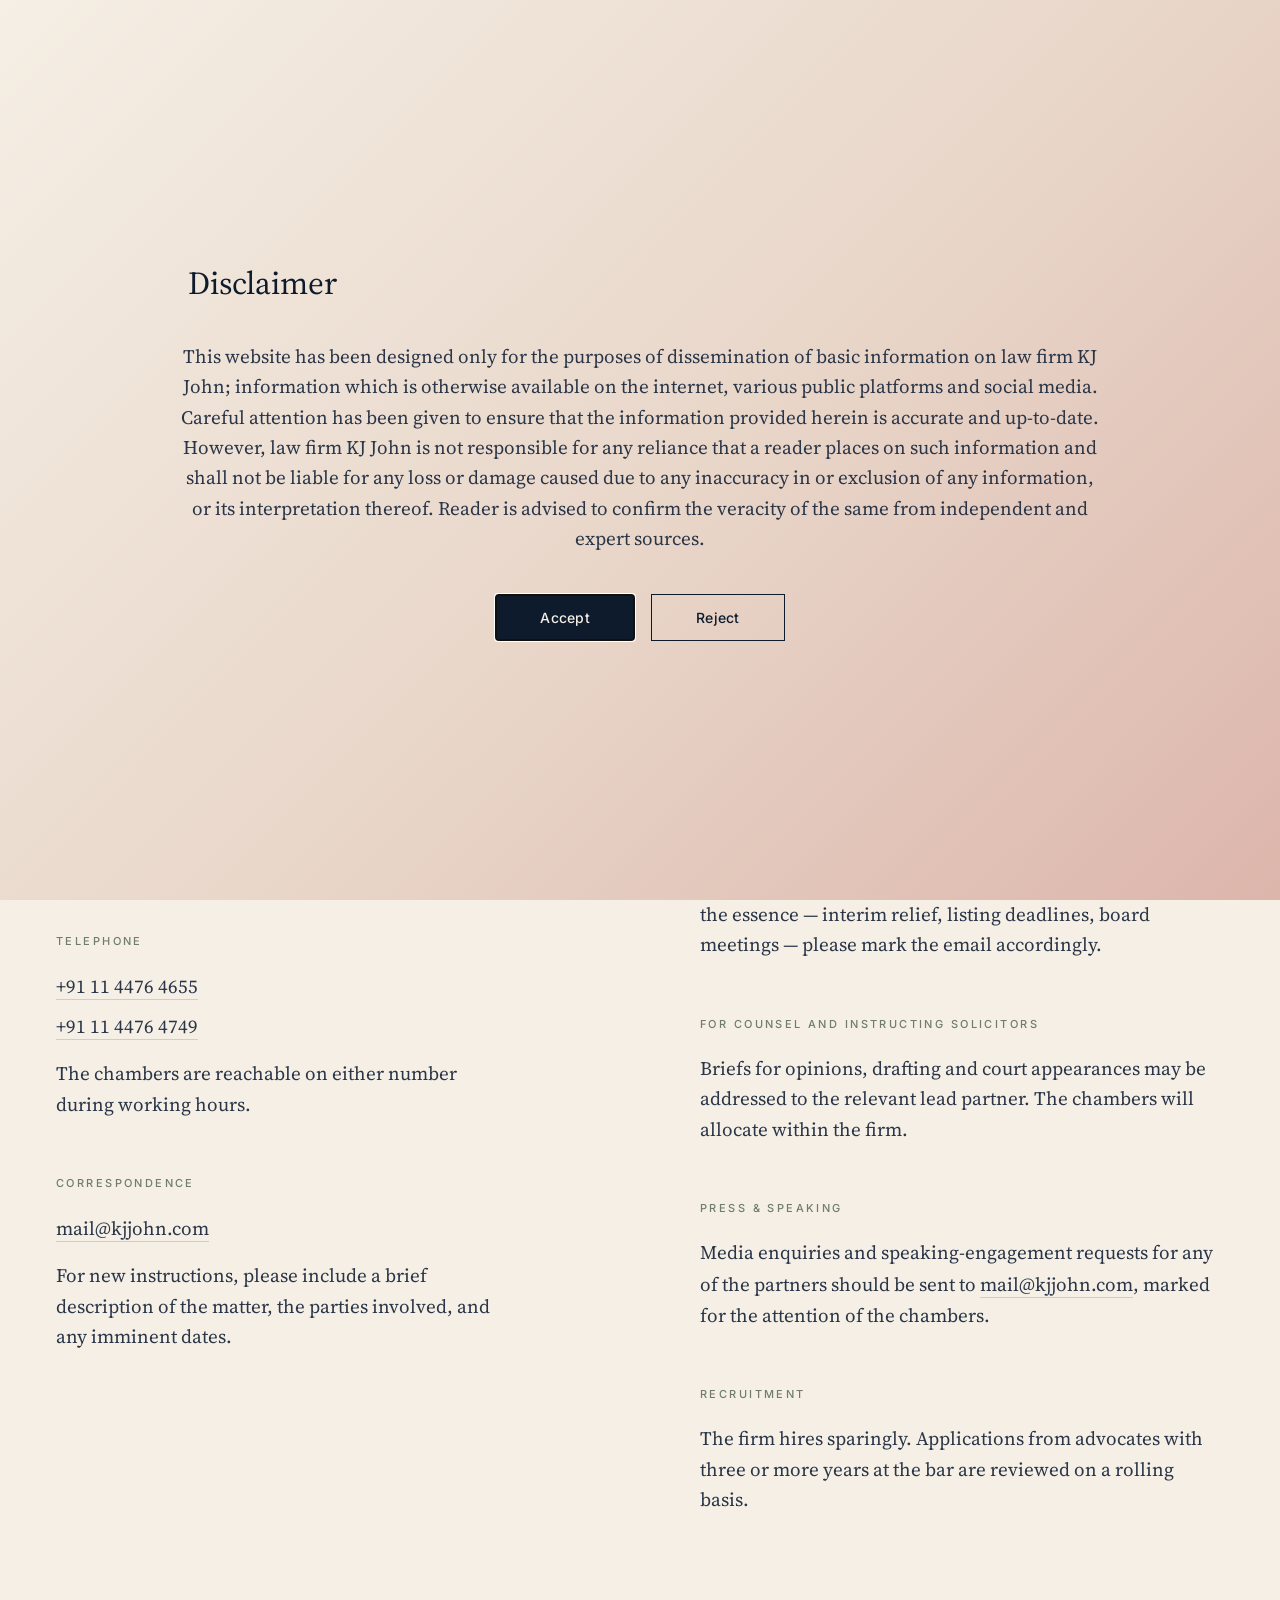
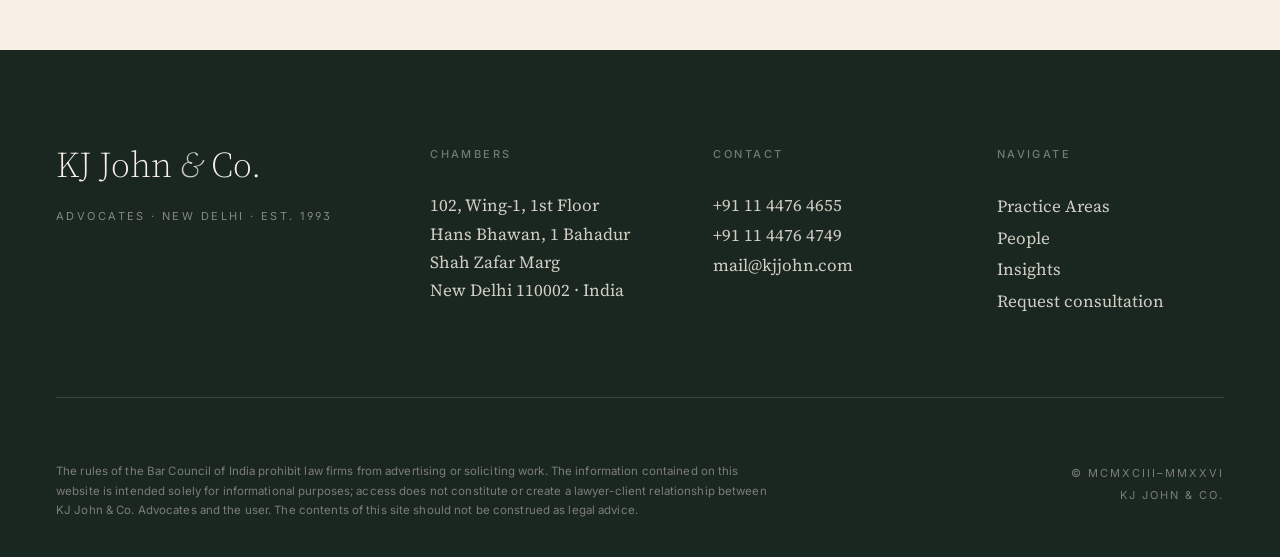
==== contact/index.html @ 1796d64e "Rearrange nav logo: gold symbol on left, KJ JOHN & CO. wordmark on right - Split the official logo P" ====
<!doctype html>
<html lang="en">
<head>
<meta charset="utf-8" />
<title>Contact — KJ John &amp; Co.</title>
<meta name="viewport" content="width=1440" />
<link rel="preconnect" href="https://fonts.googleapis.com">
<link rel="preconnect" href="https://fonts.gstatic.com" crossorigin>
<link href="https://fonts.googleapis.com/css2?family=Source+Serif+4:ital,opsz,wght@0,8..60,300;0,8..60,400;0,8..60,500;0,8..60,600;1,8..60,400&family=Inter:wght@300;400;500;600&display=swap" rel="stylesheet">
<link rel="stylesheet" href="../styles.css?v=10">
</head>
<body>

  <nav class="top">
    <div class="wrap">
      <div class="row">
        <a class="wordmark" href="../" aria-label="KJ John & Co.">
          <img src="../images/logo/logo-symbol.png" alt="" class="logo-symbol"><img src="../images/logo/logo-wordmark.png" alt="KJ John & Co. — Since 1993" class="logo-wordmark">
        </a>
        <ul>
          <li><a href="../">Home</a></li>
          <li><a href="../practice/">Practice Areas</a></li>
          <li><a href="../people/">People</a></li>
          <li><a href="../insights/">Insights</a></li>
          <li><a href="../contact/" class="current">Contact</a></li>
        </ul>
      </div>
    </div>
  </nav>

  <header class="subhero">
    <div class="wrap">
      <h1>The <em>chambers</em><span class="period">.</span></h1>
      <p class="lede">102, Wing-1, 1st Floor, Hans Bhawan — 1 Bahadur Shah Zafar Marg, opposite the High Court of Delhi. Visits are by appointment. New enquiries are most efficiently directed to the chambers by email; we typically respond within one working day.</p>
    </div>
  </header>

  <section class="no-top-rule" style="padding: 64px 0 128px;">
    <div class="wrap">
      <div class="contact-grid">
        <div>
          <div class="contact-block">
            <h3>Visit</h3>
            <address>
              102, Wing-1, 1st Floor<br>
              Hans Bhawan<br>
              1 Bahadur Shah Zafar Marg<br>
              New Delhi 110002 · India
            </address>
            <p class="contact-note">By appointment only, Monday to Friday, 10:00 to 18:30.</p>
          </div>

          <div class="contact-block">
            <h3>Telephone</h3>
            <p><a href="tel:+911144764655">+91&nbsp;11&nbsp;4476&nbsp;4655</a></p>
            <p><a href="tel:+911144764749">+91&nbsp;11&nbsp;4476&nbsp;4749</a></p>
            <p class="contact-note">The chambers are reachable on either number during working hours.</p>
          </div>

          <div class="contact-block">
            <h3>Correspondence</h3>
            <p><a href="mailto:mail@kjjohn.com">mail@kjjohn.com</a></p>
            <p class="contact-note">For new instructions, please include a brief description of the matter, the parties involved, and any imminent dates.</p>
          </div>
        </div>

        <div>
          <div class="contact-block">
            <h3>New enquiries</h3>
            <p>The firm accepts new instructions in matters falling within our practice areas — commercial litigation, arbitration, insolvency, securities and regulatory matters, real estate, and corporate advisory. We do not advertise or solicit work; new mandates typically reach us through referrals from existing clients, counsel and the bar.</p>
            <p>Conflicts are checked at intake. For matters where time is of the essence — interim relief, listing deadlines, board meetings — please mark the email accordingly.</p>
          </div>

          <div class="contact-block">
            <h3>For counsel and instructing solicitors</h3>
            <p>Briefs for opinions, drafting and court appearances may be addressed to the relevant lead partner. The chambers will allocate within the firm.</p>
          </div>

          <div class="contact-block">
            <h3>Press &amp; speaking</h3>
            <p>Media enquiries and speaking-engagement requests for any of the partners should be sent to <a href="mailto:mail@kjjohn.com">mail@kjjohn.com</a>, marked for the attention of the chambers.</p>
          </div>

          <div class="contact-block">
            <h3>Recruitment</h3>
            <p>The firm hires sparingly. Applications from advocates with three or more years at the bar are reviewed on a rolling basis.</p>
          </div>
        </div>
      </div>
    </div>
  </section>

  <footer id="contact">
    <div class="wrap">
      <div class="foot-top">
        <div>
          <div class="foot-mark">KJ John <span class="amp">&amp;</span> Co.</div>
          <div class="est-line">Advocates · New Delhi · Est. 1993</div>
        </div>
        <div>
          <h4>Chambers</h4>
          <address>
            102, Wing-1, 1st Floor<br>
            Hans Bhawan, 1 Bahadur Shah Zafar Marg<br>
            New Delhi 110002 · India
          </address>
        </div>
        <div class="contact">
          <h4>Contact</h4>
          <a href="tel:+911144764655">+91&nbsp;11&nbsp;4476&nbsp;4655</a>
          <a href="tel:+911144764749">+91&nbsp;11&nbsp;4476&nbsp;4749</a>
          <a href="mailto:mail@kjjohn.com">mail@kjjohn.com</a>
        </div>
        <div>
          <h4>Navigate</h4>
          <ul class="foot-nav">
            <li><a href="../practice/">Practice Areas</a></li>
            <li><a href="../people/">People</a></li>
            <li><a href="../insights/">Insights</a></li>
            <li><a href="../contact/">Request consultation</a></li>
          </ul>
        </div>
      </div>

      <div class="bar-council">
        <p>The rules of the Bar Council of India prohibit law firms from advertising or soliciting work. The information contained on this website is intended solely for informational purposes; access does not constitute or create a lawyer-client relationship between KJ John &amp; Co. Advocates and the user. The contents of this site should not be construed as legal advice.</p>
        <div class="legal">
          © MCMXCIII–MMXXVI<br>
          KJ John &amp; Co.
        </div>
      </div>
    </div>
  </footer>

<script src="../disclaimer.js?v=1"></script>
</body>
</html>
---- styles.css ----
:root{
  --bone:        #F5EFE5;       /* page background — warmed cream ivory */
  --bone-2:      #ECE5D6;       /* secondary tint */
  --paper:       #FAF5EB;       /* lighter tint for cards */
  --rule:        rgba(14,27,44,0.16);
  --rule-soft:   rgba(14,27,44,0.10);
  --ink:         #0E1B2C;       /* deep navy, near-black */
  --ink-2:       #2A3648;       /* secondary body */
  --ink-muted:   #5C6473;       /* meta / captions */
  --oxblood:     #6B2230;       /* restrained accent — used three places only */
  --oxblood-soft:#8A3A48;
  --green:       #2F3D33;       /* structural accent — roman numerals */
  --sage:        #6F7C6E;       /* quiet metadata — eyebrow labels */
  --forest:      #1A2620;       /* footer ground */
  --serif:       "Source Serif 4", "Tiempos", "GT Sectra", Georgia, serif;
  --sans:        "Inter", "Söhne", -apple-system, BlinkMacSystemFont, "Helvetica Neue", Arial, sans-serif;
}

*{ box-sizing:border-box; margin:0; padding:0; }
html,body{ background:var(--bone); color:var(--ink); }
body{
  font-family: var(--sans);
  font-weight: 400;
  font-size: 16px;
  line-height: 1.55;
  -webkit-font-smoothing: antialiased;
  text-rendering: optimizeLegibility;
  font-feature-settings: "ss01","kern","liga";
}
a{ color:inherit; text-decoration:none; }
::selection{ background: var(--ink); color: var(--bone); }

.wrap{
  width:1280px;
  max-width:1280px;
  margin:0 auto;
  padding: 0 56px;
}
.wrap-narrow{
  width:1080px;
  max-width:1080px;
  margin:0 auto;
  padding: 0 56px;
}

/* small-caps eyebrows */
.eyebrow{
  font-family: var(--sans);
  font-size: 11px;
  letter-spacing: 0.22em;
  text-transform: uppercase;
  color: var(--sage);
  font-weight: 500;
}
.eyebrow .num{
  color: var(--green);
  font-feature-settings: "lnum";
  margin-right: 14px;
}

/* hairline */
hr.rule{ border:0; border-top:1px solid var(--rule); margin:0; }
hr.rule-soft{ border:0; border-top:1px solid var(--rule-soft); margin:0; }

/* ============================================================== */
/*  NAV                                                            */
/* ============================================================== */
nav.top{
  border-bottom: 1px solid var(--rule);
  background: var(--bone);
}
nav.top .row{
  display:flex;
  align-items:center;
  justify-content:space-between;
  height: 112px;
}
.wordmark{
  display:flex;
  align-items:center;
  gap: 16px;
}
.wordmark .logo-symbol{
  height: 72px;
  width: auto;
  display: block;
}
.wordmark .logo-wordmark{
  height: 44px;
  width: auto;
  display: block;
}
.wordmark .logo-img{
  height: 78px;
  width: auto;
  display: block;
}
/* legacy text fallbacks (unused once logo image is in place) */
.wordmark .mark{
  font-family: var(--serif);
  font-weight: 400;
  font-size: 24px;
  letter-spacing: 0.005em;
  color: var(--ink);
}
.wordmark .mark .amp{
  font-style: italic;
  font-weight: 400;
  color: var(--ink);
  padding: 0 2px;
}
.wordmark .est{
  font-family: var(--sans);
  font-size: 10px;
  letter-spacing: 0.24em;
  text-transform: uppercase;
  color: var(--ink-muted);
  border-left: 1px solid var(--rule);
  padding-left: 16px;
}
nav.top ul{
  list-style:none;
  display:flex;
  align-items:center;
  gap: 44px;
}
nav.top ul a{
  font-size: 13px;
  letter-spacing: 0.06em;
  color: var(--ink);
  font-weight: 400;
  position: relative;
  padding: 4px 0;
}
nav.top ul a:hover{ color: var(--ink-2); }
nav.top ul a.cta{
  color: var(--ink);
  border-bottom: 1px solid var(--ink);
  padding-bottom: 2px;
}
nav.top ul a.current{
  border-bottom: 1px solid var(--oxblood);
  padding-bottom: 2px;
}

/* ============================================================== */
/*  HERO                                                           */
/* ============================================================== */
header.hero{
  padding-top: 88px;
  padding-bottom: 0;
}
.hero-grid{
  display:grid;
  grid-template-columns: 1fr 1fr;
  column-gap: 96px;
  align-items:end;
  margin-bottom: 64px;
}
.hero-left .eyebrow{ margin-bottom: 28px; }
.hero-status{
  font-family: var(--serif);
  font-style: italic;
  font-weight: 400;
  font-size: 16px;
  line-height: 1.4;
  color: var(--oxblood);
  margin-bottom: 22px;
  letter-spacing: 0.002em;
  display: inline-flex;
  align-items: baseline;
  gap: 10px;
}
.hero-status .dot{
  display: inline-block;
  width: 6px; height: 6px;
  border-radius: 50%;
  background: var(--oxblood);
  transform: translateY(-2px);
  flex: 0 0 auto;
}
.hero h1{
  font-family: var(--serif);
  font-weight: 300;
  font-size: 108px;
  line-height: 0.96;
  letter-spacing: -0.022em;
  color: var(--ink);
  margin-bottom: 0;
  text-wrap: balance;
}
.hero h1 .period{ color: var(--oxblood); }
.section-head h2 .period{ color: var(--oxblood); }
.hero h1 em{
  font-style: italic;
  font-weight: 300;
}
.hero-right{
  padding-bottom: 14px;
}
.hero-sub{
  font-family: var(--serif);
  font-weight: 400;
  font-size: 22px;
  line-height: 1.45;
  color: var(--ink-2);
  max-width: 460px;
  margin-bottom: 40px;
  text-wrap: pretty;
}
.cta{
  display:inline-flex;
  align-items:center;
  gap: 14px;
  font-size: 13px;
  letter-spacing: 0.18em;
  text-transform: uppercase;
  color: var(--ink);
  border-bottom: 1px solid var(--ink);
  padding: 0 0 6px 0;
  font-weight: 500;
  transition: gap .25s ease;
}
.cta:hover{ gap: 22px; color: var(--ink-2); border-color: var(--ink-2); }
.cta .arr{
  font-family: var(--serif);
  font-size: 18px;
  line-height: 1;
  transform: translateY(1px);
}

/* hero photo — chambers interior */
.hero-photo{
  position: relative;
  height: 560px;
  margin: 0;
  overflow: hidden;
  background:
    url("images/hero/chambers.jpg") center 40% / cover no-repeat,
    var(--bone);
}
/* gentle bottom shadow so caption stays legible */
.hero-photo::after{
  content:"";
  position:absolute; inset:auto 0 0 0;
  height: 180px;
  background: linear-gradient(180deg, rgba(0,0,0,0) 0%, rgba(0,0,0,0.45) 100%);
  pointer-events: none;
  z-index: 1;
}
.hero-photo .photo-caption{
  position:absolute;
  left: 56px;
  bottom: 28px;
  color: rgba(245,239,229,0.92);
  font-size: 11px;
  letter-spacing: 0.18em;
  text-transform: uppercase;
  z-index: 2;
}
.hero-photo .photo-caption .bar{
  display:inline-block;
  width: 28px; height:1px;
  background: rgba(245,239,229,0.65);
  margin-right: 14px;
  vertical-align: middle;
}

/* ============================================================== */
/*  SUB-PAGE HERO (smaller than homepage hero)                     */
/* ============================================================== */
header.subhero{
  padding: 96px 0 88px;
  border-bottom: 1px solid var(--rule-soft);
}
.subhero .eyebrow{ margin-bottom: 26px; }
.subhero h1{
  font-family: var(--serif);
  font-weight: 300;
  font-size: 84px;
  line-height: 0.98;
  letter-spacing: -0.018em;
  color: var(--ink);
  text-wrap: balance;
  max-width: 14ch;
  margin-bottom: 32px;
}
.subhero h1 em{ font-style: italic; font-weight: 300; }
.subhero h1 .period{ color: var(--oxblood); }
.subhero .lede{
  font-family: var(--serif);
  font-size: 22px;
  line-height: 1.5;
  color: var(--ink-2);
  max-width: 56ch;
  text-wrap: pretty;
  margin-top: 8px;
}

/* ============================================================== */
/*  SECTION SHELL                                                  */
/* ============================================================== */
section{
  padding: 128px 0;
  border-top: 1px solid var(--rule-soft);
}
section.no-top-rule{ border-top: 0; }

.section-head{
  display:grid;
  grid-template-columns: 1fr 2fr;
  column-gap: 96px;
  margin-bottom: 80px;
  align-items: end;
}
.section-head h2{
  font-family: var(--serif);
  font-weight: 300;
  font-size: 56px;
  line-height: 1.0;
  letter-spacing: -0.015em;
  color: var(--ink);
}
.section-head h2 em{ font-style: italic; }
.section-head .head-meta{
  font-family: var(--serif);
  font-size: 19px;
  line-height: 1.55;
  color: var(--ink-2);
  max-width: 520px;
  padding-bottom: 8px;
}

/* ============================================================== */
/*  PRACTICE AREAS                                                 */
/* ============================================================== */
.practice-grid{
  display:grid;
  grid-template-columns: repeat(3, 1fr);
  border-top: 1px solid var(--rule);
  border-left: 1px solid var(--rule);
}
.practice-tile{
  border-right: 1px solid var(--rule);
  border-bottom: 1px solid var(--rule);
  padding: 44px 40px 48px;
  min-height: 260px;
  display:flex;
  flex-direction:column;
  justify-content:space-between;
  background: var(--bone);
  transition: background .35s ease;
  position: relative;
  cursor: pointer;
}
.practice-tile:hover{ background: var(--paper); }
.practice-tile .num{
  font-family: var(--serif);
  font-size: 14px;
  color: var(--ink-muted);
  letter-spacing: 0.04em;
  font-feature-settings: "lnum";
}
.practice-tile h3{
  font-family: var(--serif);
  font-weight: 400;
  font-size: 30px;
  line-height: 1.1;
  color: var(--ink);
  margin: 36px 0 16px;
  letter-spacing: -0.005em;
}
.practice-tile p{
  font-size: 14.5px;
  line-height: 1.55;
  color: var(--ink-muted);
  max-width: 32ch;
}
.practice-tile .arr{
  position: absolute;
  right: 32px;
  bottom: 32px;
  font-family: var(--serif);
  font-size: 16px;
  color: var(--ink-muted);
  opacity: 0;
  transform: translateX(-6px);
  transition: opacity .3s ease, transform .3s ease;
}
.practice-tile:hover .arr{ opacity: 1; transform: translateX(0); color: var(--ink); }

/* Practice landing — expanded discipline panels */
.discipline{
  display:grid;
  grid-template-columns: 1fr 2fr;
  column-gap: 96px;
  padding: 72px 0;
  border-top: 1px solid var(--rule);
}
.discipline:last-child{ border-bottom: 1px solid var(--rule); }
.discipline .d-head .num{
  font-family: var(--serif);
  font-size: 14px;
  color: var(--ink-muted);
  letter-spacing: 0.04em;
  font-feature-settings: "lnum";
  margin-bottom: 18px;
  display: block;
}
.discipline h3{
  font-family: var(--serif);
  font-weight: 300;
  font-size: 42px;
  line-height: 1.05;
  letter-spacing: -0.012em;
  color: var(--ink);
  text-wrap: balance;
}
.discipline .d-body p{
  font-family: var(--serif);
  font-size: 18.5px;
  line-height: 1.6;
  color: var(--ink-2);
  margin-bottom: 22px;
  max-width: 56ch;
  text-wrap: pretty;
}
.discipline .d-body .capabilities{
  list-style: none;
  display:grid;
  grid-template-columns: repeat(2, 1fr);
  column-gap: 32px;
  row-gap: 8px;
  margin: 24px 0 28px;
  padding-top: 24px;
  border-top: 1px solid var(--rule-soft);
}
.discipline .d-body .capabilities li{
  font-family: var(--serif);
  font-size: 16px;
  color: var(--ink-2);
  line-height: 1.55;
  padding-left: 16px;
  position: relative;
}
.discipline .d-body .capabilities li::before{
  content:"·";
  color: var(--oxblood);
  position: absolute;
  left: 0;
  font-size: 18px;
  top: -2px;
}
.discipline .d-body .lead{
  font-family: var(--sans);
  font-size: 11px;
  letter-spacing: 0.22em;
  text-transform: uppercase;
  color: var(--sage);
  margin-top: 24px;
}
.discipline .d-body .lead .nm{
  color: var(--ink);
  font-family: var(--serif);
  font-style: italic;
  font-size: 16px;
  letter-spacing: 0;
  text-transform: none;
  margin-left: 12px;
}

/* ============================================================== */
/*  THE FIRM                                                       */
/* ============================================================== */
.firm-grid{
  display:grid;
  grid-template-columns: 1fr 1fr;
  column-gap: 120px;
  align-items:start;
}
.firm-body{
  font-family: var(--serif);
  font-size: 20px;
  line-height: 1.6;
  color: var(--ink-2);
  max-width: 52ch;
}
.firm-body p{ margin-bottom: 22px; text-wrap: pretty; }
.firm-body p:first-child::first-letter{
  font-family: var(--serif);
  font-weight: 400;
  font-size: 78px;
  line-height: 0.86;
  float: left;
  padding: 8px 14px 0 0;
  color: var(--ink);
}
.pull-quote{
  position: relative;
  padding: 0 0 0 40px;
  border-left: 1px solid var(--oxblood);
  margin-top: 24px;
}
.pull-quote q{
  quotes: "“" "”" "‘" "’";
  font-family: var(--serif);
  font-style: italic;
  font-weight: 300;
  font-size: 38px;
  line-height: 1.18;
  color: var(--ink);
  display: block;
  letter-spacing: -0.005em;
  text-wrap: balance;
}
.pull-quote q::before{ content: open-quote; color: var(--ink-muted); margin-right: 2px;}
.pull-quote q::after{ content: close-quote; color: var(--ink-muted); }
.pull-quote cite{
  display:block;
  margin-top: 28px;
  font-style: normal;
  font-family: var(--sans);
  font-size: 11px;
  letter-spacing: 0.22em;
  text-transform: uppercase;
  color: var(--sage);
}
.pull-quote cite .em{ color: var(--sage); }

/* ============================================================== */
/*  PEOPLE                                                         */
/* ============================================================== */
.people-grid{
  display:grid;
  grid-template-columns: repeat(4, 1fr);
  column-gap: 32px;
  row-gap: 64px;
}
.person .portrait{
  aspect-ratio: 3 / 4;
  width: 100%;
  background: var(--bone-2);
  margin-bottom: 22px;
  position: relative;
  overflow: hidden;
}
.person .portrait img{
  position: absolute;
  inset: 0;
  width: 100%;
  height: 100%;
  object-fit: cover;
  object-position: center 18%;
  z-index: 1;
  filter: saturate(0.92) contrast(1.02);
}
.person .portrait img + .portrait-tint{
  position: absolute;
  inset: 0;
  z-index: 2;
  background: linear-gradient(180deg, rgba(14,27,44,0) 55%, rgba(14,27,44,0.06) 100%);
  pointer-events: none;
}
.person .portrait::before{
  content:"";
  position:absolute; inset:0;
  background:
    radial-gradient(60% 50% at 50% 38%, rgba(255,240,220,0.22) 0%, rgba(255,240,220,0) 60%),
    linear-gradient(180deg, #5a5446 0%, #3a3a3f 60%, #1f2330 100%);
}
.person .portrait::after{
  content:"";
  position:absolute; inset:0;
  background-image:
    radial-gradient(38% 28% at 50% 36%, rgba(20,18,14,0.45) 0%, rgba(20,18,14,0) 70%),
    radial-gradient(70% 40% at 50% 78%, rgba(10,12,18,0.55) 0%, rgba(10,12,18,0) 70%);
  mix-blend-mode: multiply;
}
.person.p2 .portrait::before{
  background:
    radial-gradient(55% 45% at 50% 36%, rgba(255,240,220,0.20) 0%, rgba(255,240,220,0) 60%),
    linear-gradient(180deg, #4a4842 0%, #383a3e 60%, #1c1f28 100%);
}
.person.p3 .portrait::before{
  background:
    radial-gradient(55% 45% at 50% 36%, rgba(255,240,220,0.18) 0%, rgba(255,240,220,0) 60%),
    linear-gradient(180deg, #50473a 0%, #2f3034 60%, #1a1d26 100%);
}
.person.p4 .portrait::before{
  background:
    radial-gradient(55% 45% at 50% 36%, rgba(255,240,220,0.22) 0%, rgba(255,240,220,0) 60%),
    linear-gradient(180deg, #57503f 0%, #3a3935 60%, #1d2029 100%);
}
.person .name{
  font-family: var(--serif);
  font-weight: 400;
  font-size: 22px;
  line-height: 1.15;
  letter-spacing: -0.005em;
  color: var(--ink);
  margin-bottom: 8px;
}
.person .role{
  font-family: var(--sans);
  font-size: 11px;
  letter-spacing: 0.20em;
  text-transform: uppercase;
  color: var(--ink-muted);
  font-weight: 500;
}
.person .bar{
  width: 24px; height:1px; background: var(--rule);
  margin: 14px 0 16px;
}
.person .detail{
  font-family: var(--serif);
  font-style: italic;
  font-weight: 400;
  font-size: 14px;
  line-height: 1.45;
  color: var(--ink-muted);
  margin-top: 12px;
  letter-spacing: 0.002em;
}

.masthead{
  margin-top: 88px;
  padding-top: 36px;
  border-top: 1px solid var(--rule);
  display:grid;
  grid-template-columns: 220px 1fr;
  column-gap: 64px;
  align-items: start;
}
.masthead .label{
  font-family: var(--sans);
  font-size: 11px;
  letter-spacing: 0.22em;
  text-transform: uppercase;
  color: var(--sage);
  padding-top: 6px;
}
.masthead .list{
  font-family: var(--serif);
  font-size: 17px;
  line-height: 1.85;
  color: var(--ink-2);
  column-count: 2;
  column-gap: 64px;
}
.masthead .list .nm{ color: var(--ink); }
.masthead .list .rl{ color: var(--ink-muted); font-style: italic; font-size: 14px; }

/* ============================================================== */
/*  INSIGHTS                                                       */
/* ============================================================== */
.insights-grid{
  display:grid;
  grid-template-columns: repeat(3, 1fr);
  column-gap: 48px;
  border-top: 1px solid var(--rule);
  padding-top: 48px;
}
.insight{
  padding-right: 8px;
  display:flex; flex-direction:column;
  cursor: pointer;
}
.insight .kicker{
  font-family: var(--sans);
  font-size: 11px;
  letter-spacing: 0.22em;
  text-transform: uppercase;
  color: var(--ink-muted);
  margin-bottom: 24px;
  font-weight: 500;
}
.insight .date{
  font-family: var(--sans);
  font-size: 12px;
  color: var(--ink-muted);
  margin-bottom: 24px;
  letter-spacing: 0.04em;
}
.insight h3{
  font-family: var(--serif);
  font-weight: 400;
  font-size: 28px;
  line-height: 1.18;
  color: var(--ink);
  letter-spacing: -0.005em;
  margin-bottom: 20px;
  text-wrap: balance;
}
.insight:hover h3{ color: var(--ink-2); }
.insight p{
  font-family: var(--serif);
  font-size: 16px;
  line-height: 1.55;
  color: var(--ink-muted);
  margin-bottom: 28px;
  max-width: 38ch;
}
.insight .more{
  margin-top: auto;
  font-family: var(--sans);
  font-size: 11px;
  letter-spacing: 0.22em;
  text-transform: uppercase;
  color: var(--ink);
  border-bottom: 1px solid var(--rule);
  padding-bottom: 14px;
}
.insight .more .arr{
  float:right;
  font-family: var(--serif);
  font-size: 14px;
  letter-spacing: 0;
  transform: translateY(-2px);
}

.insights-foot{
  margin-top: 56px;
  display:flex;
  justify-content:flex-end;
}

/* Insights landing — full archive list */
.archive-section{
  padding-top: 56px;
  border-top: 1px solid var(--rule);
  margin-top: 56px;
}
.archive-section:first-of-type{ margin-top: 0; border-top: 0; padding-top: 0; }
.archive-section .archive-head{
  font-family: var(--sans);
  font-size: 11px;
  letter-spacing: 0.22em;
  text-transform: uppercase;
  color: var(--sage);
  margin-bottom: 32px;
}
.archive-list{
  display: flex;
  flex-direction: column;
}
.archive-row{
  display:grid;
  grid-template-columns: 140px 1fr 120px;
  column-gap: 40px;
  padding: 24px 0;
  border-bottom: 1px solid var(--rule-soft);
  align-items: baseline;
  cursor: pointer;
}
.archive-row:hover{ background: var(--paper); }
.archive-row .a-date{
  font-family: var(--sans);
  font-size: 12px;
  color: var(--ink-muted);
  letter-spacing: 0.04em;
}
.archive-row h3{
  font-family: var(--serif);
  font-weight: 400;
  font-size: 22px;
  line-height: 1.3;
  color: var(--ink);
  letter-spacing: -0.005em;
  text-wrap: balance;
}
.archive-row h3 em{ font-style: italic; }
.archive-row .a-read{
  font-family: var(--sans);
  font-size: 11px;
  color: var(--ink-muted);
  letter-spacing: 0.04em;
  text-align: right;
}

/* ============================================================== */
/*  CONTACT LANDING                                                */
/* ============================================================== */
.contact-grid{
  display:grid;
  grid-template-columns: 1fr 1fr;
  column-gap: 120px;
  align-items: start;
}
.contact-block h3{
  font-family: var(--sans);
  font-size: 11px;
  letter-spacing: 0.22em;
  text-transform: uppercase;
  color: var(--sage);
  font-weight: 500;
  margin-bottom: 20px;
}
.contact-block + .contact-block{ margin-top: 56px; }
.contact-block p,
.contact-block address{
  font-family: var(--serif);
  font-style: normal;
  font-size: 19px;
  line-height: 1.6;
  color: var(--ink-2);
  margin-bottom: 8px;
}
.contact-block a{
  font-family: var(--serif);
  font-size: 19px;
  color: var(--ink-2);
  line-height: 1.7;
  border-bottom: 1px solid var(--rule);
}
.contact-block a:hover{ color: var(--ink); border-color: var(--ink); }
.contact-note{
  font-family: var(--serif);
  font-style: italic;
  font-size: 17px;
  line-height: 1.55;
  color: var(--ink-muted);
  margin-top: 16px;
  max-width: 44ch;
}

/* ============================================================== */
/*  DISCLAIMER MODAL (first-visit, Bar Council compliance)        */
/* ============================================================== */
.disclaimer-overlay{
  position: fixed;
  inset: 0;
  z-index: 9999;
  display: flex;
  align-items: center;
  justify-content: center;
  padding: 48px 32px;
  background:
    linear-gradient(135deg, rgba(245,239,229,0.985) 0%, rgba(232,213,200,0.985) 55%, rgba(220,180,170,0.985) 100%),
    var(--bone);
  -webkit-backdrop-filter: blur(8px);
          backdrop-filter: blur(8px);
  animation: disclaimer-fade-in 0.4s ease-out;
}
@keyframes disclaimer-fade-in{
  from{ opacity: 0; }
  to{ opacity: 1; }
}
.disclaimer-modal{
  width: 100%;
  max-width: 920px;
  padding: 16px 0;
  text-align: center;
}
.disclaimer-modal h2{
  font-family: var(--serif);
  font-weight: 400;
  font-size: 32px;
  letter-spacing: -0.005em;
  color: var(--ink);
  margin-bottom: 32px;
  text-align: left;
  padding-left: 8px;
}
.disclaimer-modal p{
  font-family: var(--serif);
  font-size: 19px;
  line-height: 1.6;
  color: var(--ink-2);
  margin-bottom: 40px;
  text-wrap: pretty;
}
.disclaimer-actions{
  display: flex;
  gap: 16px;
  justify-content: center;
  margin-top: 16px;
}
.disclaimer-btn{
  font-family: var(--sans);
  font-size: 14px;
  font-weight: 500;
  letter-spacing: 0.02em;
  padding: 14px 44px;
  border: 1px solid var(--ink);
  background: var(--ink);
  color: var(--bone);
  cursor: pointer;
  transition: opacity 0.2s ease, background 0.2s ease, color 0.2s ease;
  border-radius: 0;
}
.disclaimer-btn:hover{ opacity: 0.85; }
.disclaimer-btn.reject{
  background: transparent;
  color: var(--ink);
}
.disclaimer-btn.reject:hover{
  background: rgba(14,27,44,0.05);
  opacity: 1;
}
body.disclaimer-locked{ overflow: hidden; }

/* ============================================================== */
/*  FOOTER                                                         */
/* ============================================================== */
footer{
  background: var(--forest);
  color: var(--bone);
  padding: 96px 0 36px;
  margin-top: 0;
}
footer .wrap{ color: var(--bone); }
footer .foot-top{
  display:grid;
  grid-template-columns: 1.4fr 1fr 1fr 1fr;
  column-gap: 56px;
  padding-bottom: 80px;
  border-bottom: 1px solid rgba(241,236,224,0.14);
}
footer h4{
  font-family: var(--sans);
  font-size: 11px;
  letter-spacing: 0.22em;
  text-transform: uppercase;
  color: var(--sage);
  font-weight: 500;
  margin-bottom: 28px;
}
footer .foot-mark{
  font-family: var(--serif);
  font-weight: 300;
  font-size: 36px;
  line-height: 1.05;
  color: var(--bone);
  margin-bottom: 24px;
  letter-spacing: -0.005em;
}
footer .foot-mark .amp{ color: var(--bone); font-style: italic; opacity: 0.8; }
footer .est-line{
  font-family: var(--sans);
  font-size: 11px;
  letter-spacing: 0.22em;
  text-transform: uppercase;
  color: rgba(241,236,224,0.5);
}
footer address{
  font-style: normal;
  font-family: var(--serif);
  font-size: 17px;
  line-height: 1.65;
  color: rgba(241,236,224,0.85);
}
footer .contact a{
  display:block;
  font-family: var(--serif);
  font-size: 17px;
  color: rgba(241,236,224,0.85);
  line-height: 1.75;
}
footer .contact a:hover{ color: var(--bone); }
footer ul.foot-nav{
  list-style:none;
}
footer ul.foot-nav li{
  font-family: var(--serif);
  font-size: 17px;
  line-height: 1.85;
  color: rgba(241,236,224,0.85);
}
footer ul.foot-nav a:hover{ color: var(--bone); }

footer .bar-council{
  margin-top: 36px;
  padding: 28px 0 0;
  display:flex; justify-content:space-between; align-items:flex-start;
  gap: 64px;
}
footer .bar-council p{
  font-family: var(--sans);
  font-size: 11.5px;
  line-height: 1.7;
  color: rgba(241,236,224,0.45);
  max-width: 720px;
  letter-spacing: 0.01em;
}
footer .bar-council .legal{
  font-family: var(--sans);
  font-size: 11px;
  letter-spacing: 0.18em;
  text-transform: uppercase;
  color: rgba(241,236,224,0.45);
  text-align:right;
  line-height: 2;
  white-space: nowrap;
}
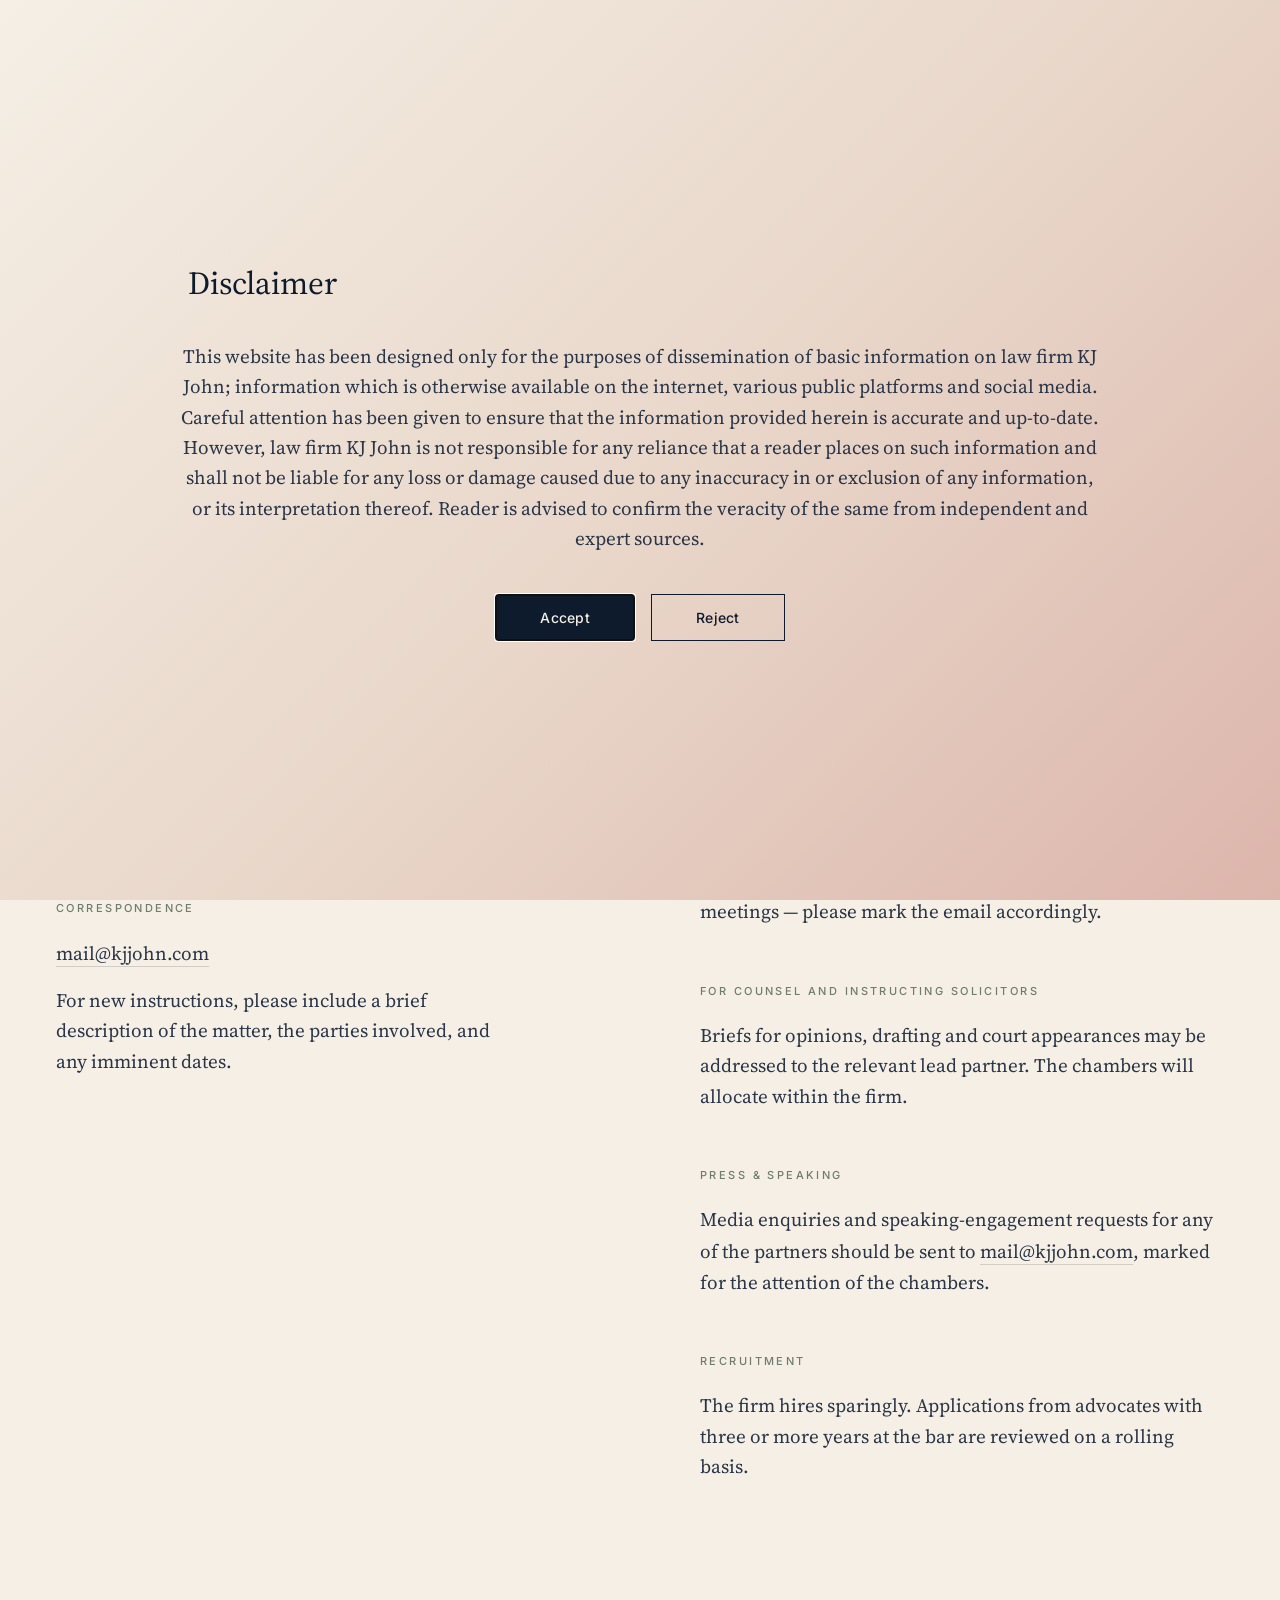
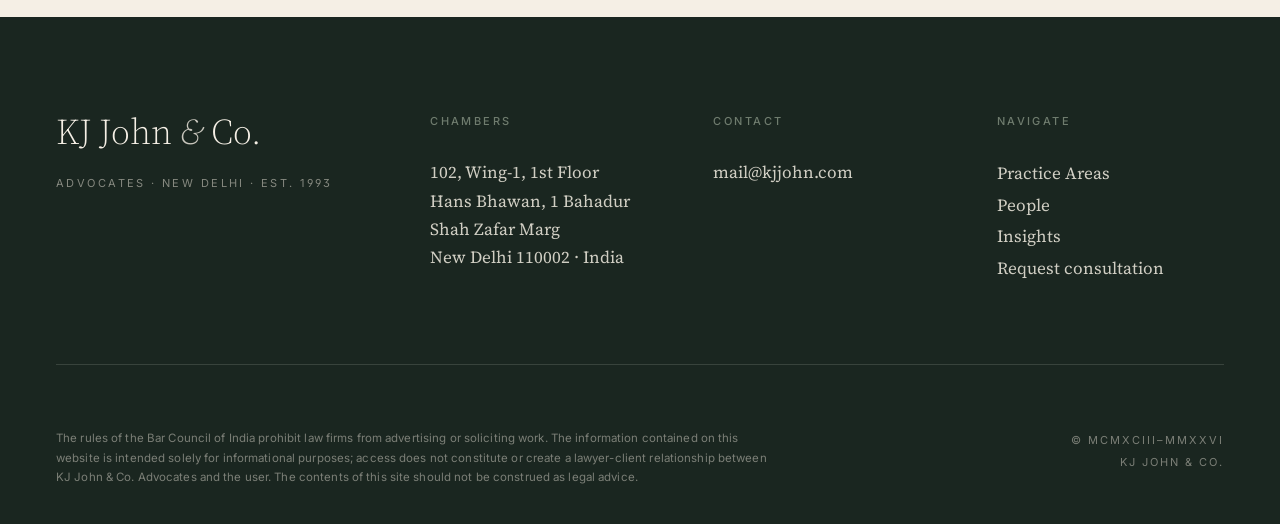
==== commit e9bd748a: "Amarjit's edits: hero 'Advocacy with integrity', drop phone numbers, remove 'opposite High Court', 2" ====
--- a/contact/index.html
+++ b/contact/index.html
@@ -3,11 +3,11 @@
 <head>
 <meta charset="utf-8" />
 <title>Contact — KJ John &amp; Co.</title>
-<meta name="viewport" content="width=1440" />
+<meta name="viewport" content="width=device-width, initial-scale=1" />
 <link rel="preconnect" href="https://fonts.googleapis.com">
 <link rel="preconnect" href="https://fonts.gstatic.com" crossorigin>
 <link href="https://fonts.googleapis.com/css2?family=Source+Serif+4:ital,opsz,wght@0,8..60,300;0,8..60,400;0,8..60,500;0,8..60,600;1,8..60,400&family=Inter:wght@300;400;500;600&display=swap" rel="stylesheet">
-<link rel="stylesheet" href="../styles.css?v=10">
+<link rel="stylesheet" href="../styles.css?v=14">
 </head>
 <body>
 
@@ -31,7 +31,7 @@
   <header class="subhero">
     <div class="wrap">
       <h1>The <em>chambers</em><span class="period">.</span></h1>
-      <p class="lede">102, Wing-1, 1st Floor, Hans Bhawan — 1 Bahadur Shah Zafar Marg, opposite the High Court of Delhi. Visits are by appointment. New enquiries are most efficiently directed to the chambers by email; we typically respond within one working day.</p>
+      <p class="lede">102, Wing-1, 1st Floor, Hans Bhawan — 1 Bahadur Shah Zafar Marg, New Delhi. Visits are by appointment. New enquiries are most efficiently directed to the chambers by email; we typically respond within one working day.</p>
     </div>
   </header>
 
@@ -48,13 +48,6 @@
               New Delhi 110002 · India
             </address>
             <p class="contact-note">By appointment only, Monday to Friday, 10:00 to 18:30.</p>
-          </div>
-
-          <div class="contact-block">
-            <h3>Telephone</h3>
-            <p><a href="tel:+911144764655">+91&nbsp;11&nbsp;4476&nbsp;4655</a></p>
-            <p><a href="tel:+911144764749">+91&nbsp;11&nbsp;4476&nbsp;4749</a></p>
-            <p class="contact-note">The chambers are reachable on either number during working hours.</p>
           </div>
 
           <div class="contact-block">
@@ -107,8 +100,6 @@
         </div>
         <div class="contact">
           <h4>Contact</h4>
-          <a href="tel:+911144764655">+91&nbsp;11&nbsp;4476&nbsp;4655</a>
-          <a href="tel:+911144764749">+91&nbsp;11&nbsp;4476&nbsp;4749</a>
           <a href="mailto:mail@kjjohn.com">mail@kjjohn.com</a>
         </div>
         <div>
--- a/styles.css
+++ b/styles.css
@@ -236,7 +236,7 @@
   margin: 0;
   overflow: hidden;
   background:
-    url("images/hero/chambers.jpg") center 40% / cover no-repeat,
+    url("images/hero/chambers.jpg?v=3") center 50% / cover no-repeat,
     var(--bone);
 }
 /* gentle bottom shadow so caption stays legible */
@@ -993,3 +993,100 @@
   line-height: 2;
   white-space: nowrap;
 }
+
+/* ============================================================== */
+/*  RESPONSIVE — tablet & mobile                                  */
+/* ============================================================== */
+
+/* ---- Tablet and below (<= 980px) ---- */
+@media (max-width: 980px){
+  .wrap, .wrap-narrow{ width:100%; max-width:100%; padding:0 32px; }
+
+  /* nav: stack logo over a wrapped link row */
+  nav.top .row{ height:auto; flex-direction:column; gap:14px; padding:18px 0; }
+  nav.top ul{ flex-wrap:wrap; justify-content:center; gap:16px 26px; }
+  .wordmark{ justify-content:center; }
+
+  /* hero */
+  header.hero{ padding-top:48px; }
+  .hero-grid{ grid-template-columns:1fr; column-gap:0; row-gap:32px; margin-bottom:48px; }
+  .hero h1{ font-size: clamp(56px, 12vw, 92px); }
+  .hero-sub{ font-size:20px; max-width:none; }
+  .hero-photo{ height:420px; }
+
+  /* generic section heads → single column */
+  .section-head{ grid-template-columns:1fr; row-gap:24px; margin-bottom:56px; }
+  .section-head h2{ font-size: clamp(38px, 8vw, 52px); }
+  section{ padding:88px 0; }
+
+  /* sub-page hero */
+  header.subhero{ padding:64px 0 56px; }
+  .subhero h1{ font-size: clamp(48px, 10vw, 76px); max-width:none; }
+  .subhero .lede{ font-size:20px; max-width:none; }
+
+  /* practice tiles 3 → 2 cols */
+  .practice-grid{ grid-template-columns:repeat(2, 1fr); }
+
+  /* practice landing discipline rows → stack */
+  .discipline{ grid-template-columns:1fr; row-gap:20px; padding:48px 0; }
+  .discipline h3{ font-size:34px; }
+
+  /* firm + contact two-up → stack */
+  .firm-grid{ grid-template-columns:1fr; row-gap:48px; }
+  .contact-grid{ grid-template-columns:1fr; row-gap:56px; }
+
+  /* people: any grid (incl. inline 2-col) → 2 cols */
+  .people-grid{ grid-template-columns:repeat(2, 1fr) !important; column-gap:32px !important; row-gap:48px !important; }
+
+  /* masthead name lists → stack label over list */
+  .masthead{ grid-template-columns:1fr; row-gap:20px; }
+  .masthead .list{ column-count:1; }
+
+  /* insights cards 3 → 1; archive rows tighten */
+  .insights-grid{ grid-template-columns:1fr; row-gap:48px; }
+  .archive-row{ grid-template-columns:90px 1fr; }
+  .archive-row .a-read{ display:none; }
+
+  /* footer 4 → 2 cols */
+  footer .foot-top{ grid-template-columns:1fr 1fr; row-gap:48px; }
+  footer .bar-council{ flex-direction:column; gap:24px; }
+  footer .bar-council .legal{ text-align:left; }
+}
+
+/* ---- Phone (<= 600px) ---- */
+@media (max-width: 600px){
+  .wrap, .wrap-narrow{ padding:0 22px; }
+
+  /* logo a touch smaller */
+  .wordmark .logo-symbol{ height:58px; }
+  .wordmark .logo-wordmark{ height:34px; }
+  nav.top ul a{ font-size:12px; }
+
+  /* hero */
+  .hero h1{ font-size: clamp(46px, 14vw, 64px); }
+  .hero-photo{ height:300px; }
+  .hero-photo .photo-caption{ left:22px; font-size:10px; }
+
+  /* everything that was 2-up → single column */
+  .practice-grid{ grid-template-columns:1fr; }
+  .people-grid{ grid-template-columns:1fr !important; row-gap:40px !important; }
+  footer .foot-top{ grid-template-columns:1fr; }
+
+  /* tighten section rhythm */
+  section{ padding:64px 0; }
+  .section-head h2{ font-size: clamp(32px, 9vw, 44px); }
+
+  /* practice tile padding */
+  .practice-tile{ padding:32px 26px 36px; min-height:0; }
+
+  /* firm drop-cap smaller so it doesn't overflow */
+  .firm-body{ font-size:18px; }
+  .firm-body p:first-child::first-letter{ font-size:62px; }
+  .pull-quote q{ font-size:30px; }
+
+  /* disclaimer modal fits small screens */
+  .disclaimer-modal h2{ font-size:26px; }
+  .disclaimer-modal p{ font-size:16px; line-height:1.55; }
+  .disclaimer-actions{ flex-direction:column; }
+  .disclaimer-btn{ width:100%; }
+}
